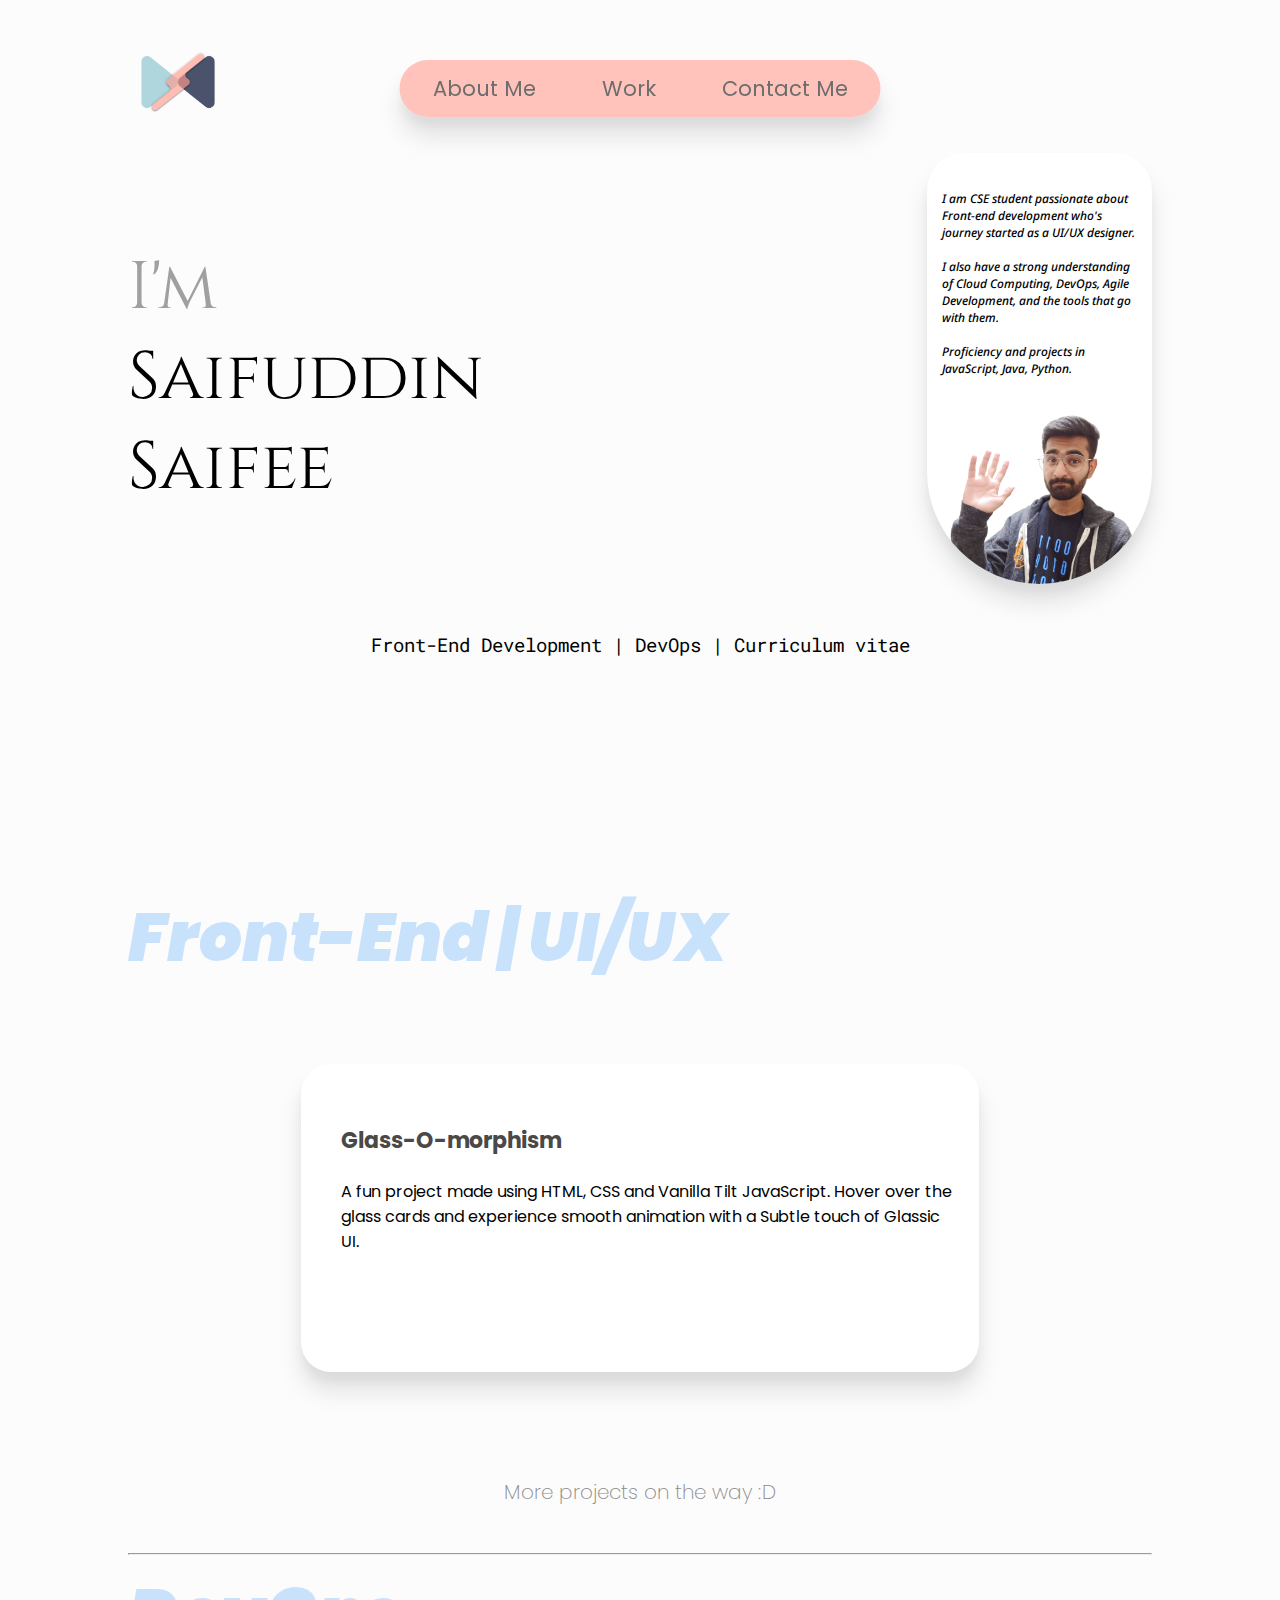
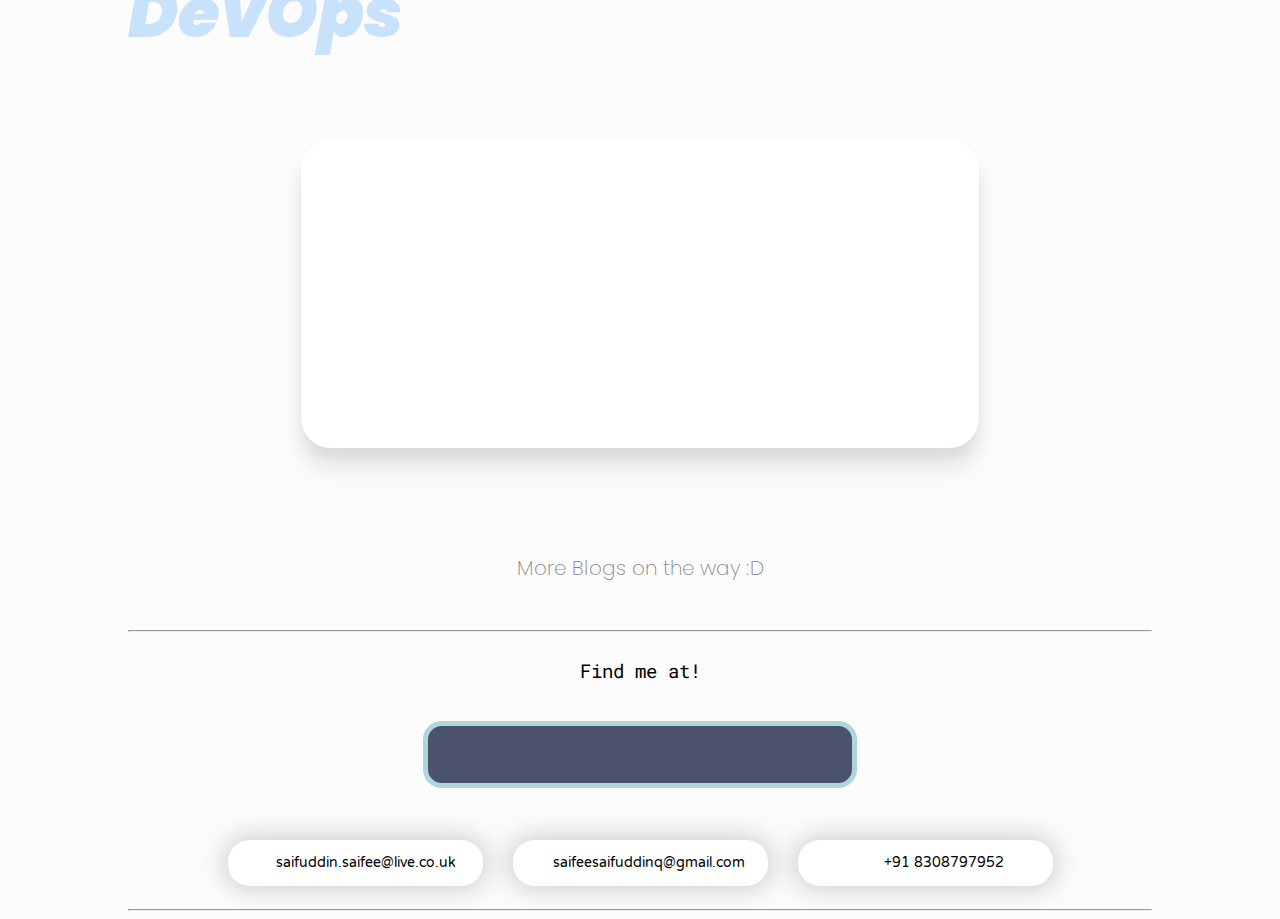
==== index.html @ d95b2b68 "Made better" ====
<!DOCTYPE html>
<html lang="en">

<head>
    <meta charset="UTF-8">
    <meta http-equiv="X-UA-Compatible" content="IE=edge">
    <meta name="viewport" content="width=device-width, initial-scale=1.0">
    <title>Saifuddin Saifee | Portfolio</title>
    <link rel="stylesheet" href="css/style.css">
    <link rel="icon" href="favicon.ico">
    <link href="https://fonts.googleapis.com/icon?family=Material+Icons" rel="stylesheet">
    <link rel="stylesheet" href="https://maxcdn.bootstrapcdn.com/font-awesome/4.7.0/css/font-awesome.min.css">
    </script>
    <script src="https://kit.fontawesome.com/7256b119ae.js" crossorigin="anonymous"></script>
</head>

<body>


    <div class="navpill">
        <a href="#A"><button class="navpillcontent">About Me</button></a>
        <a href="#B"><button class="navpillcontent">Work</button></a>
        <a href="#C"><button class="navpillcontent">Contact Me</button></a>
    </div>

    <div class="sec1" id="A">
        <div class="w80">
            <img class="logoImg" src="images/Mylogostyled.png" alt="" srcset="">
            <div class="mydatasec">
                <p class="myName"> I'm<br><span class="name">Saifuddin<br>Saifee</span></p>

                <div class="myinfo">
                    <p class="infoText">
                        I am CSE student passionate about Front-end development who's journey started as a UI/UX
                        designer. <br><br>
                        I also have a strong understanding of Cloud Computing, DevOps, Agile Development, and the
                        tools that go with them.
                        <br><br>
                        Proficiency and projects in JavaScript, Java, Python.
                    </p>
                    <p class="infoText">

                    </p>
                    <img class="hiiImage" src="images/HiiImage.png" alt="">
                </div>
            </div>
            <h3 class="myDescription">
                <a href="#fe" class="desc">Front-End Development</a> |
                <a href="#devops" class="desc">DevOps</a> | <a href="#" class="desc">Curriculum vitae</a>
            </h3>
        </div>
    </div>

    <div class="sec2" id="B">
        <div class="w80">
            <p id="fe" class="wrk-header">Front-End | UI/UX</p>
            <a href="Projects/Glassomorph/glassproj.html">
                <div class="projectCards">
                    <img class="projimg"
                        src="https://raw.githubusercontent.com/SaifuddinSaifee/Portfolio/master/Glassmorphimg.png"
                        alt=""><br>
                    <p class="projDes projDescHead"><strong>Glass-O-morphism</strong></p>
                    <p class="projInfo">A fun project made using HTML, CSS and Vanilla Tilt JavaScript. Hover over the
                        glass cards and experience smooth animation with a Subtle touch of Glassic UI.</p>
                </div>
            </a>
            <h2 class="temp" style="text-align: center; padding: 30px;">More projects on the way :D</h2>
            <!-- <div class="projectCards"></div> -->
            <!-- <div class="projectCards"></div> -->
            <hr>
            <p id="devops" class="dv wrk-header">DevOps</p>
            <a href="https://dev.to/saifuddinsaifee/devops-simplified-for-beginners-5bdb">
                <div class="projectCards">
                    <img src="https://raw.githubusercontent.com/SaifuddinSaifee/Portfolio/2e1f86943b31befce70e4b9298614f973d86a226/DevOpsBlogCover.svg"
                        class="devopsBlogImg" alt="" srcset="">
                </div>
            </a>
            <h2 class="temp" style="text-align: center; padding: 30px;">More Blogs on the way :D</h2>
            <hr>
        </div>
    </div>

    <div class="sec3 w80" id="C">
        <h3>Find me at!</h3>
        <div class="contactDiv">
            <div class="linksBar">
                <a href="https://www.instagram.com/saifsaifee._/" target="_blank" rel="noopener noreferrer"
                    class="fa-brands fa-instagram ico""></a>
                <a href=" https://www.linkedin.com/in/saifuddinsaifee/" target="_blank" rel="noopener noreferrer"
                    class="fa-brands fa-linkedin-in ico""></a>
                <a href=" https://dev.to/saifuddinsaifee" target="_blank" rel="noopener noreferrer"
                    class="fa-brands fa-dev ico" style="color: white;"></a>
                <a href="https://github.com/SaifuddinSaifee" target="_blank" rel="noopener noreferrer"
                    class="fa-brands fa-github-alt ico""></a>
                <a href=" https://twitter.com/SaifSaifee_dev" target="_blank" rel="noopener noreferrer"
                    class="fa-brands fa-twitter ico""></a>
            </div>
        </div>
        <div class="mailDetails">
                    <a href="mailto:saifuddin.saifee@live.co.uk">
                        <div class="mailBox outlook">
                            <i class="fa-solid fa-envelope"></i>
                            <text>saifuddin.saifee@live.co.uk</text>
                        </div>
                    </a>
                    <a href="mailto:saifeesaifuddinq@gmail.com">
                        <div class="mailBox gmail">
                            <i class="fa-solid fa-envelope"></i>
                            <text>saifeesaifuddinq@gmail.com</text>
                        </div>
                    </a>
                    <div class="mailBox phone">
                        <i class="fa-solid fa-phone"></i>
                        <text>+91 8308797952
                        </text>
                    </div>
            </div>
            <hr>

</body>

</html>
---- css/style.css ----
@import url("https://fonts.googleapis.com/css2?family=Cinzel:wght@500&family=Noto+Sans:ital,wght@0,300;0,400;0,500;1,300;1,400;1,500&family=Poppins:ital,wght@0,400;0,500;1,300;1,900&family=Roboto+Mono:ital,wght@0,300;0,400;0,500;1,300;1,400&family=Roboto+Serif:ital,wght@0,300;0,400;0,500;1,300;1,400&family=Varela+Round&display=swap");
/* 
font-family: 'Cinzel', serif; 500
font-family: 'Poppins', sans-serif; 300i 400 500 900i
font-family: 'Roboto Mono', monospace; 300 300i 400 400i 500
font-family: 'Roboto Serif', serif; 300 300i 400 400i 500
font-family: 'Noto Sans', sans-serif; 300 300i 400 400i 500 500i
font-family: 'Varela Round', sans-serif;
*/

* {
    transition: 250ms;
}

html {
    scroll-behavior: smooth;
}

::-webkit-scrollbar {
    width: 10px;
}

/* Track */
::-webkit-scrollbar-track {
    background: transparent;
}

/* Handle */
::-webkit-scrollbar-thumb {
    background: #888;
    border-radius: 5px;
}

/* Handle on hover */
::-webkit-scrollbar-thumb:hover {
    background: rgb(110, 110, 110);
}

body {
    overflow: overlay;
    margin: 0;
    padding: 0;
    background-color: rgba(243, 243, 243, 0.24);
    /* margin: 0 0 0 0; */
}

.w80 {
    width: 80%;
    margin: auto;
}

.w66 {
    width: 66%;
    margin: auto;
}

.centre {
    margin: auto;
}

.logoImg {
    width: 120px;
    margin-top: 45px;
}

.sec1 {
    background-image: url(https://raw.githubusercontent.com/SaifuddinSaifee/Portfolio/2e1f86943b31befce70e4b9298614f973d86a226/BackgroundCover.svg);
    background-size: cover;
    margin: auto;
    height: 950px;
    margin-bottom: 100px;
}

.themeicon:hover {
    cursor: pointer;
    width: 53px;
}

.myName {
    text-align: left;
    font-size: 5.625rem;
    color: rgb(160, 160, 160);
    font-family: "Cinzel", serif;
    padding-top: 250px;
    padding-bottom: 100px;
    margin: 0;
    /* margin-top: 200px; */
}

.name {
    color: rgb(0, 0, 0);
}

a {
    text-decoration: none;
    color: inherit;
}

.mydatasec {
    display: flex;
    flex-direction: row;
    justify-content: space-between;
    align-items: center;
}

.myinfo {
    box-shadow: rgb(0 0 0 / 10%) 0px 20px 25px, rgb(0 0 0 / 4%) 0px 10px 10px;
    width: 300px;
    height: fit-content;
    background-color: rgb(255, 255, 255);
    border-radius: 50px 50px 150px 150px;
    display: flex;
    flex-direction: column;
    align-items: center;
    justify-content: space-between;
}

.infoText {
    margin: 50px 20px auto 20px;
    font-family: "Noto Sans", sans-serif;
    font-size: 16px;
    font-weight: 500;
    font-style: italic;
}

.hiiImage {
    /* visibility: hidden; */
    width: inherit;
    border-radius: 0 0 300px 300px;
    position: relative;
}

h3 {
    text-shadow: 2px;
    font-family: "Roboto Mono", monospace;
    font-weight: 400;
    font-size: 25px;
    text-align: center;
    color: black;
    /* color: #47c3c1; */
}

.sec2 {
    /* padding-top: 100px; */
    display: flex;
    justify-content: center;
    align-items: center;
}

.wrk-header {
    margin: 0;
    text-align: center;
    font-family: "Poppins", sans-serif;
    font-weight: 900;
    font-style: italic;
    font-size: 10vh;
    color: rgba(0, 128, 255, 0.203);
}

.projectCards {
    background-color: white;
    padding: 20px;
    cursor: pointer;
    margin: 100px auto;
    width: 850px;
    height: 357px;
    border-radius: 30px;
    /* border: 2px solid red; */
    box-shadow: rgb(0 0 0 / 10%) 0px 20px 25px, rgb(0 0 0 / 4%) 0px 10px 10px;
}

.projectCards:hover {
    box-shadow: rgb(0 0 0 / 15%) 0px 20px 50px, rgb(0 0 0 / 6%) 0px 10px 20px;
}

.projimg {
    height: inherit;
    border-radius: inherit;
    float: left;
    margin-right: 20px;
}

.projDescHead {
    font-family: "Poppins", sans-serif;
    font-size: 22px;
    color: rgb(73, 73, 73);
}

.projInfo {
    font-family: "Poppins", sans-serif;
    font-size: 20px;
}

.temp {
    font-family: "Poppins", sans-serif;
    font-size: 20px;
    font-weight: 200;
    color: #888;
}

.devopsBlogImg {
    width: inherit;
    border-radius: inherit;
}

.navpill {
    z-index: 1;
    display: flex;
    justify-content: space-between;
    align-items: center;
    position: fixed;
    top: 60px;
    width: inherit;
    height: inherit;
    border-radius: 33px;
    background-color: #ffb2a8c8;
    backdrop-filter: blur(5px);
    -webkit-backdrop-filter: blur(5px);
    left: 50%;
    transform: translateX(-50%);
    box-shadow: rgb(0 0 0 / 10%) 0px 20px 25px, rgb(0 0 0 / 4%) 0px 10px 10px;
}

.navpillcontent {
    cursor: pointer;
    background-color: transparent;
    padding: 10px 30px;
    font-size: 28px;
    display: inline-block;
    font-style: bold;
    text-decoration: none;
    font-family: "Poppins", sans-serif;
    color: rgb(109, 109, 109);
    border: 3px solid transparent;
    border-radius: 34px;
}

.navpillcontent:hover {
    background-color: white;
    color: black;
}

.linksBar {
    display: flex;
    justify-content: space-evenly;
    align-items: center;
    height: auto;
    margin: 50px auto;
    padding: 10px;
    width: 40%;
    border-radius: 25px;
    border: 5px solid #aed6dc;
    background-color: #4a536b;
}

.fa-brands {
    font-size: 32px;
    color: white;
    font-weight: 400px;
    padding: 10px;
}

.fa-brands:hover {
    border-radius: 8px;
    background-color: #aed6dc7b;
}

.contactform {
    display: flex;
    justify-content: center;
    align-items: center;
}

form {
    padding: 40px;
    width: 50%;
    border-radius: 40px;
    background-color: #ffffff;
    border: 4px solid #aed6dc;
}

.mailDetails {
    display: flex;
    justify-content: center;
    align-items: center;
}

.mailBox {
    display: flex;
    justify-content: space-evenly;
    align-items: center;
    margin: 20px;
    width: 300px;
    height: fit-content;
    padding: 10px 20px;
    background-color: #ffffff;
    border-radius: 29px;
    -webkit-box-shadow: 0px 0px 25px 5px rgba(128, 128, 128, 0.34);
    box-shadow: 0px 0px 25px 5px rgba(128, 128, 128, 0.34);
}

.gmail:hover {
    background-color: #ff9eaed1;
}

.outlook:hover {
    background-color: #00a2edb3;
}

.phone:hover {
    background-color: #7fba00b3;
}

.fa-envelope {
    font-size: 30px;
}

text {
    margin: 10px;
    font-size: 18px;
    font-family: "Varela Round", sans-serif;
}

/* ## */
/* ## */
/* ## */
/* ## */
/* ## */
/* ## */
/* ## */
/* ## */
/* ## */
/* ## */
/* ## */

@media only screen and (max-width: 1300px) {
    body {
        overflow: overlay;
        margin: 0;
        padding: 0;
        background-color: rgba(243, 243, 243, 0.24);
        /* margin: 0 0 0 0; */
    }

    .logoImg {
        width: 100px;
    }

    .wrk-header {
        margin: 0;
        text-align: left;
        font-family: "Poppins", sans-serif;
        font-weight: 900;
        font-style: italic;
        font-size: 7.5vh;
        color: rgba(0, 128, 255, 0.203);
    }

    .navpillcontent {
        padding: 10px 30px;
        font-size: 21px;
    }

    .navpillcontent:hover {
        background-color: white;
        color: black;
    }

    .centre {
        margin: auto;
    }

    .sec1 {
        background-image: url(https://raw.githubusercontent.com/SaifuddinSaifee/Portfolio/2e1f86943b31befce70e4b9298614f973d86a226/BackgroundCover.svg);
        background-size: cover;
        margin: auto;
        height: 712px;
        margin-bottom: 75px;
    }

    .sec2 {
        padding-top: 100px;
        display: flex;
        justify-content: center;
        align-items: center;
    }

    .myName {
        text-align: left;
        font-size: 4.188rem;
        color: rgb(160, 160, 160);
        font-family: "Cinzel", serif;
        padding-top: 120px;
        padding-bottom: 100px;
        margin: 0;
        /* margin-top: 200px; */
    }

    .name {
        color: rgb(0, 0, 0);
    }

    a {
        text-decoration: none;
        color: inherit;
    }

    h3 {
        text-shadow: 2px;
        font-family: "Roboto Mono", monospace;
        font-size: 18.75px;
        text-align: center;
        color: black;
        /* color: #47c3c1; */
    }

    .projectCards {
        background-color: white;
        padding: 20px;
        cursor: pointer;
        margin: 75px auto;
        width: 637.5px;
        height: 267.75px;
        border-radius: 30px;
    }

    .projimg {
        height: inherit;
        border-radius: inherit;
        float: left;
        margin-right: 20px;
    }

    .projDescHead {
        font-family: "Poppins", sans-serif;
        font-size: 22px;
        color: rgb(73, 73, 73);
    }

    .projInfo {
        font-family: "Poppins", sans-serif;
        font-size: 16px;
    }

    .devopsBlogImg {
        width: inherit;
        border-radius: inherit;
    }

    .temp {
        font-family: "Poppins", sans-serif;
        font-size: 20px;
        font-weight: 200;
        color: #888;
    }

    .linksBar {
        margin: 37.5px auto;
        padding: 7.5px;
        border-radius: 18.75px;
    }
    .fa-brands {
        font-size: 24px;
        color: white;
        font-weight: 400px;
        padding: 7.5px;
    }

    .fa-brands:hover {
        border-radius: 8px;
        background-color: #aed6dc7b;
    }

    .myinfo {
        width: 225px;
        border-radius: 37.5px 37.5px 112.5px 112.5px;
    }

    .infoText {
        margin: 37.5px 15px auto 15px;
        font-size: 12px;
    }

    .hiiImage {
        border-radius: 0 0 225px 225px;
    }

    .mailBox {
        display: flex;
        justify-content: space-evenly;
        align-items: center;
        margin: 15px;
        width: 225px;
        height: fit-content;
        padding: 7.5px 15px;
        background-color: #ffffff;
        border-radius: 21.75px;
        -webkit-box-shadow: 0px 0px 25px 5px rgba(128, 128, 128, 0.34);
        box-shadow: 0px 0px 25px 5px rgba(128, 128, 128, 0.34);
    }

    .gmail:hover {
        background-color: #ff9eaed1;
    }

    .outlook:hover {
        background-color: #00a2edb3;
    }

    .fa-envelope {
        font-size: 22.5px;
    }

    text {
        margin: 7.5px;
        font-size: 13.5px;
        font-family: "Varela Round", sans-serif;
    }
}

/* # */
/* # */
/* # */
/* # */
/* # */
/* # */
/* # */
/* # */
/* # */
/* # */
/* # */

@media only screen and (max-width: 970px) {
    /* tablet view */

    .sec1 .w80 {
        display: flex;
        justify-content: center;
        align-items: center;
        flex-direction: column;
        width: 80%;
        margin: auto;
    }

    .sec1 {
        display: flex;
        justify-content: center;
        align-items: center;
        height: auto;
        margin-bottom: 0;
    }

    .logoImg {
        padding-top: 200px;
        width: 150px;
    }

    .myName {
        text-align: center;
        font-size: 3.188rem;
        padding-top: 50px;
    }

    .projectCards {
        background-color: white;
        padding: 20px;
        cursor: pointer;
        margin: 75px auto;
        /* width: 637.5px; */
        width: auto;
        height: auto;
        border-radius: 30px;
        /* border: 2px solid red; */
    }

    .projimg {
        width: 100%;
        border-radius: inherit;
        float: none;
        margin-right: 20px;
    }

    .wrk-header {
        margin: 0;
        text-align: center;
        font-family: "Poppins", sans-serif;
        font-weight: 900;
        font-style: italic;
        font-size: 5vh;
        color: rgba(0, 128, 255, 0.203);
    }

    .projDescHead {
        font-family: "Poppins", sans-serif;
        font-size: 18px;
        color: rgb(73, 73, 73);
    }

    .projInfo {
        font-family: "Poppins", sans-serif;
        font-size: 15px;
    }

    .devopsBlogImg {
        width: 100%;
        border-radius: inherit;
    }

    .navpill {
        width: 65%;
        padding: 10px;
    }
    .navpillcontent {
        padding: 7px 16px;
        font-size: 20px;
    }

    .navpillcontent:hover {
        background-color: white;
        color: black;
    }

    .linksBar {
        width: max-content;
        margin: 37.5px auto;
        padding: 7.5px;
        border-radius: 18.75px;
    }
    .fa-brands {
        font-size: 24px;
        color: white;
        font-weight: 400px;
        padding: 7.5px;
        margin: auto 8px;
    }

    .fa-brands:hover {
        border-radius: 8px;
        background-color: #aed6dc7b;
    }

    .mydatasec {
        display: flex;
        flex-direction: column;
        justify-content: space-between;
        align-items: center;
    }

    .myinfo {
        width: 225px;
        border-radius: 37.5px 37.5px 112.5px 112.5px;
        display: flex;
        flex-direction: column;
        align-items: center;
        justify-content: space-between;
    }

    .infoText {
        margin: 37.5px 15px auto 15px;
        font-size: 16px;
    }

    .mailDetails {
        display: flex;
        flex-direction: column;
        justify-content: center;
        align-items: center;
    }

    .myinfo {
        box-shadow: rgb(0 0 0 / 10%) 0px 20px 25px, rgb(0 0 0 / 4%) 0px 10px 10px;
        width: 100%;
        background-color: rgb(255, 255, 255);
        border-radius: 50px 50px 150px 150px;
    }
    
    .hiiImage {
        border-radius: 0 0 225px 225px;

    }
}

@media only screen and (max-width: 580px) {
    /* smartphone view */

    body {
        padding-bottom: 100px;
    }

    .logoImg {
        padding-top: 0;
        width: 150px;
    }

    .projectCards {
        background-color: white;
        padding: 16px;
        cursor: pointer;
        margin: 75px auto;
        /* width: 637.5px; */
        width: auto;
        height: auto;
        border-radius: 16px; /* 64 */
        /* border: 2px solid red; */
    }

    .navpill {
        display: flex;
        justify-content: space-between;
        align-items: center;
        position: fixed;
        top: auto;
        bottom: 1.75%;
        width: 90%;
        height: inherit;
        border-radius: 38px;
        background-color: #ffb2a8;
        backdrop-filter: blur(5px);
        -webkit-backdrop-filter: blur(5px);
        left: 50%;
        transform: translateX(-50%);
        padding: 10px;
    }

    .navpillcontent {
        padding: 7px 10px;
        font-size: 20px;
        font-weight: 500;
    }

    .navpillcontent:hover {
        background-color: white;
        color: black;
    }

    .linksBar {
        width: max-content;
        margin: 37.5px auto;
        padding: 7.5px;
        border-radius: 25px;
    }
    .fa-brands {
        font-size: 24px;
        color: white;
        font-weight: 400px;
        padding: 7.5px;
        margin: auto 8px;
    }

    .fa-brands:hover {
        border-radius: 8px;
        background-color: #aed6dc7b;
    }
}

@media only screen and (max-width: 380px) {
    .navpillcontent {
        padding: 10px 7.5px;
        font-size: 18px;
        font-weight: 500;
    }

    .projectCards {
        background-color: white;
        padding: 12px;
        cursor: pointer;
        margin: 75px auto;
        /* width: 637.5px; */
        width: auto;
        height: auto;
        border-radius: 30px;
        /* border: 2px solid red; */
    }
}
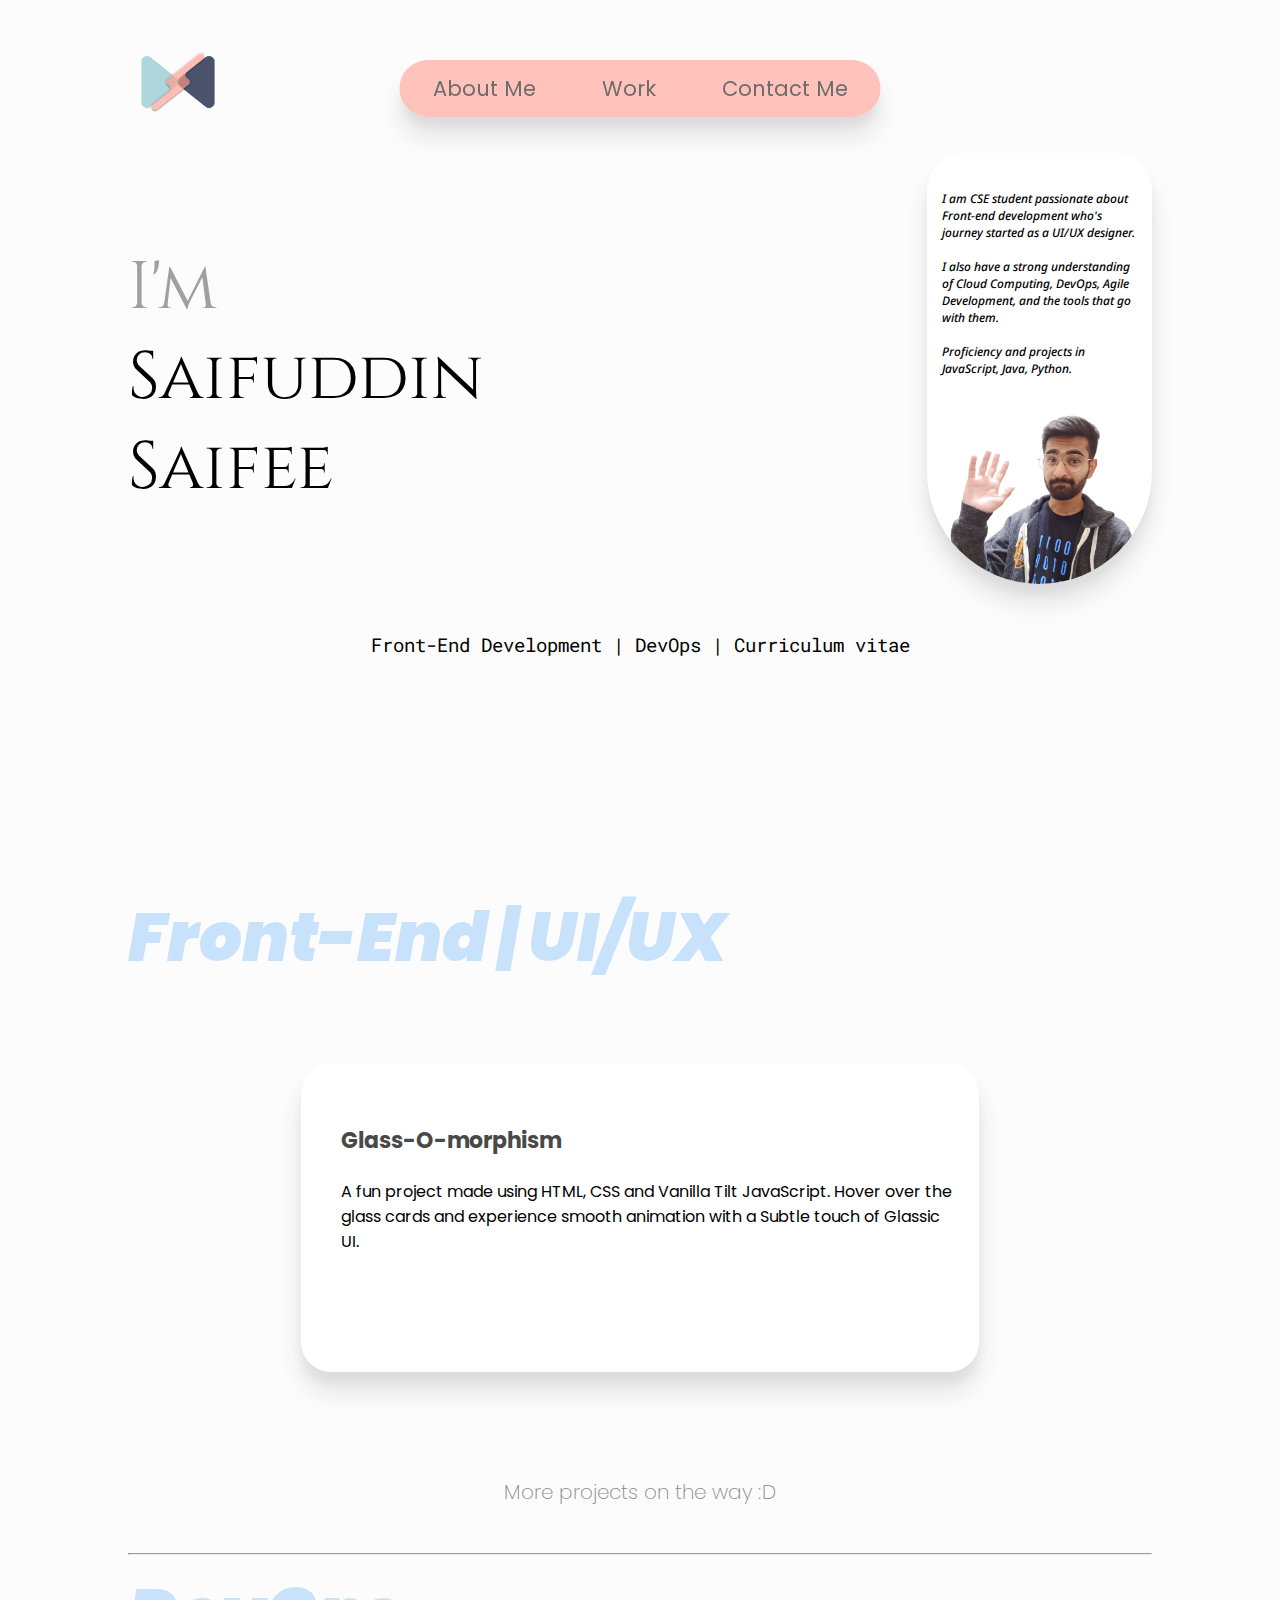
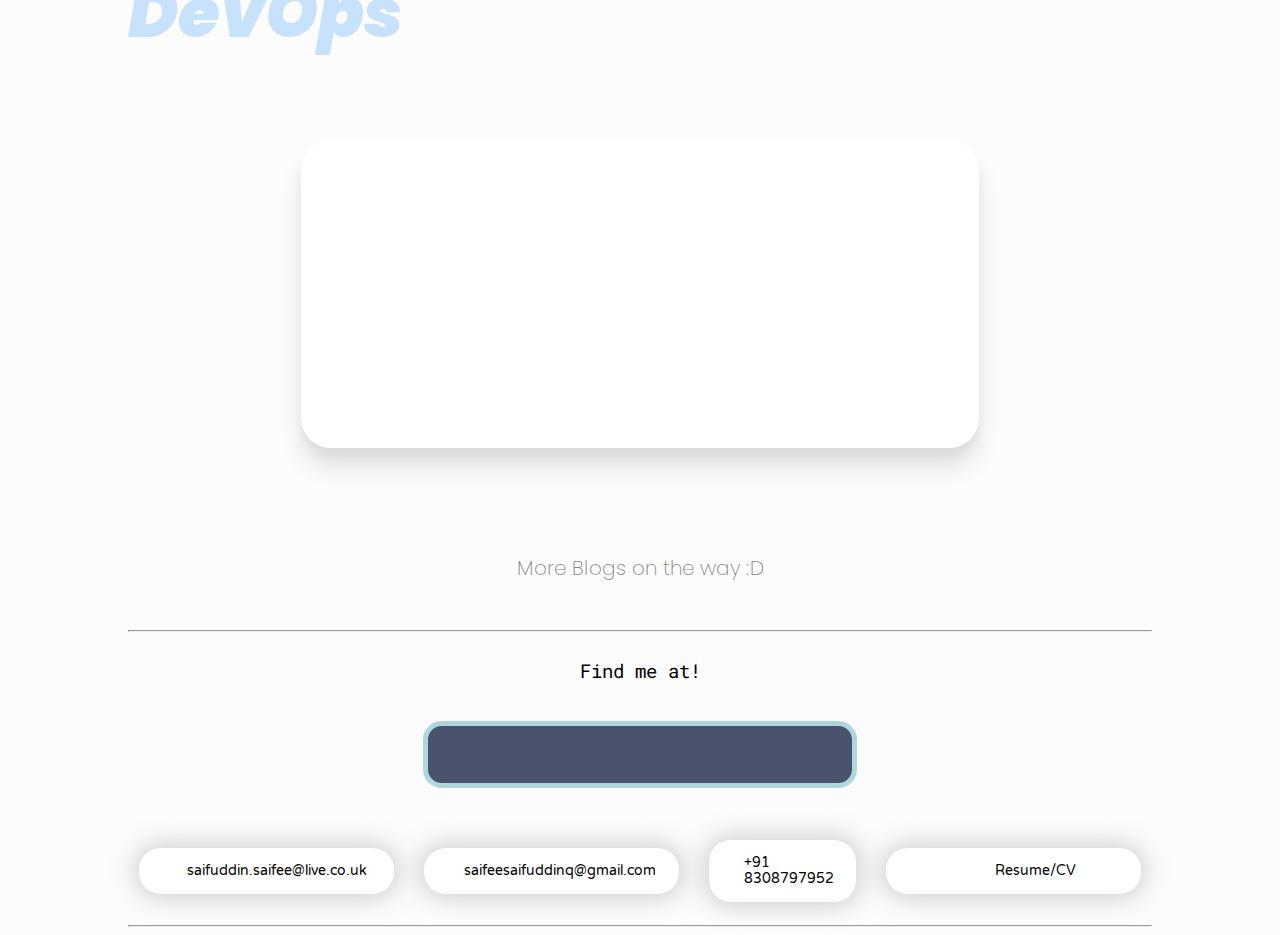
==== commit 499f8d92: "CV Bar added" ====
--- a/index.html
+++ b/index.html
@@ -114,6 +114,13 @@
                         <text>+91 8308797952
                         </text>
                     </div>
+                    <a href="#">
+                        <div class="mailBox CV">
+                            <i class="fa-solid fa-scroll"></i>
+                            <text>Resume/CV
+                            </text>
+                        </div>
+                    </a>
             </div>
             <hr>
 
--- a/css/style.css
+++ b/css/style.css
@@ -300,7 +300,7 @@
 }
 
 .gmail:hover {
-    background-color: #ff9eaed1;
+    background-color: #f04e1fb3;
 }
 
 .outlook:hover {
@@ -309,6 +309,10 @@
 
 .phone:hover {
     background-color: #7fba00b3;
+}
+
+.CV:hover {
+    background-color: #FFB900b3;
 }
 
 .fa-envelope {
@@ -647,8 +651,12 @@
     }
 
     .myinfo {
-        width: 225px;
-        border-radius: 37.5px 37.5px 112.5px 112.5px;
+        box-shadow: rgb(0 0 0 / 10%) 0px 20px 25px,
+            rgb(0 0 0 / 4%) 0px 10px 10px;
+        width: 300px;
+        height: fit-content;
+        background-color: rgb(255, 255, 255);
+        border-radius: 50px 50px 150px 150px;
         display: flex;
         flex-direction: column;
         align-items: center;
@@ -656,8 +664,18 @@
     }
 
     .infoText {
-        margin: 37.5px 15px auto 15px;
+        margin: 50px 20px auto 20px;
+        font-family: "Noto Sans", sans-serif;
         font-size: 16px;
+        font-weight: 500;
+        font-style: italic;
+    }
+
+    .hiiImage {
+        /* visibility: hidden; */
+        width: inherit;
+        border-radius: 0 0 300px 300px;
+        position: relative;
     }
 
     .mailDetails {
@@ -665,18 +683,6 @@
         flex-direction: column;
         justify-content: center;
         align-items: center;
-    }
-
-    .myinfo {
-        box-shadow: rgb(0 0 0 / 10%) 0px 20px 25px, rgb(0 0 0 / 4%) 0px 10px 10px;
-        width: 100%;
-        background-color: rgb(255, 255, 255);
-        border-radius: 50px 50px 150px 150px;
-    }
-    
-    .hiiImage {
-        border-radius: 0 0 225px 225px;
-
     }
 }
 
@@ -751,6 +757,12 @@
         border-radius: 8px;
         background-color: #aed6dc7b;
     }
+
+    .myinfo {
+        width: 100%;
+        max-width: 300px;
+
+    }
 }
 
 @media only screen and (max-width: 380px) {
@@ -772,4 +784,3 @@
         /* border: 2px solid red; */
     }
 }
-
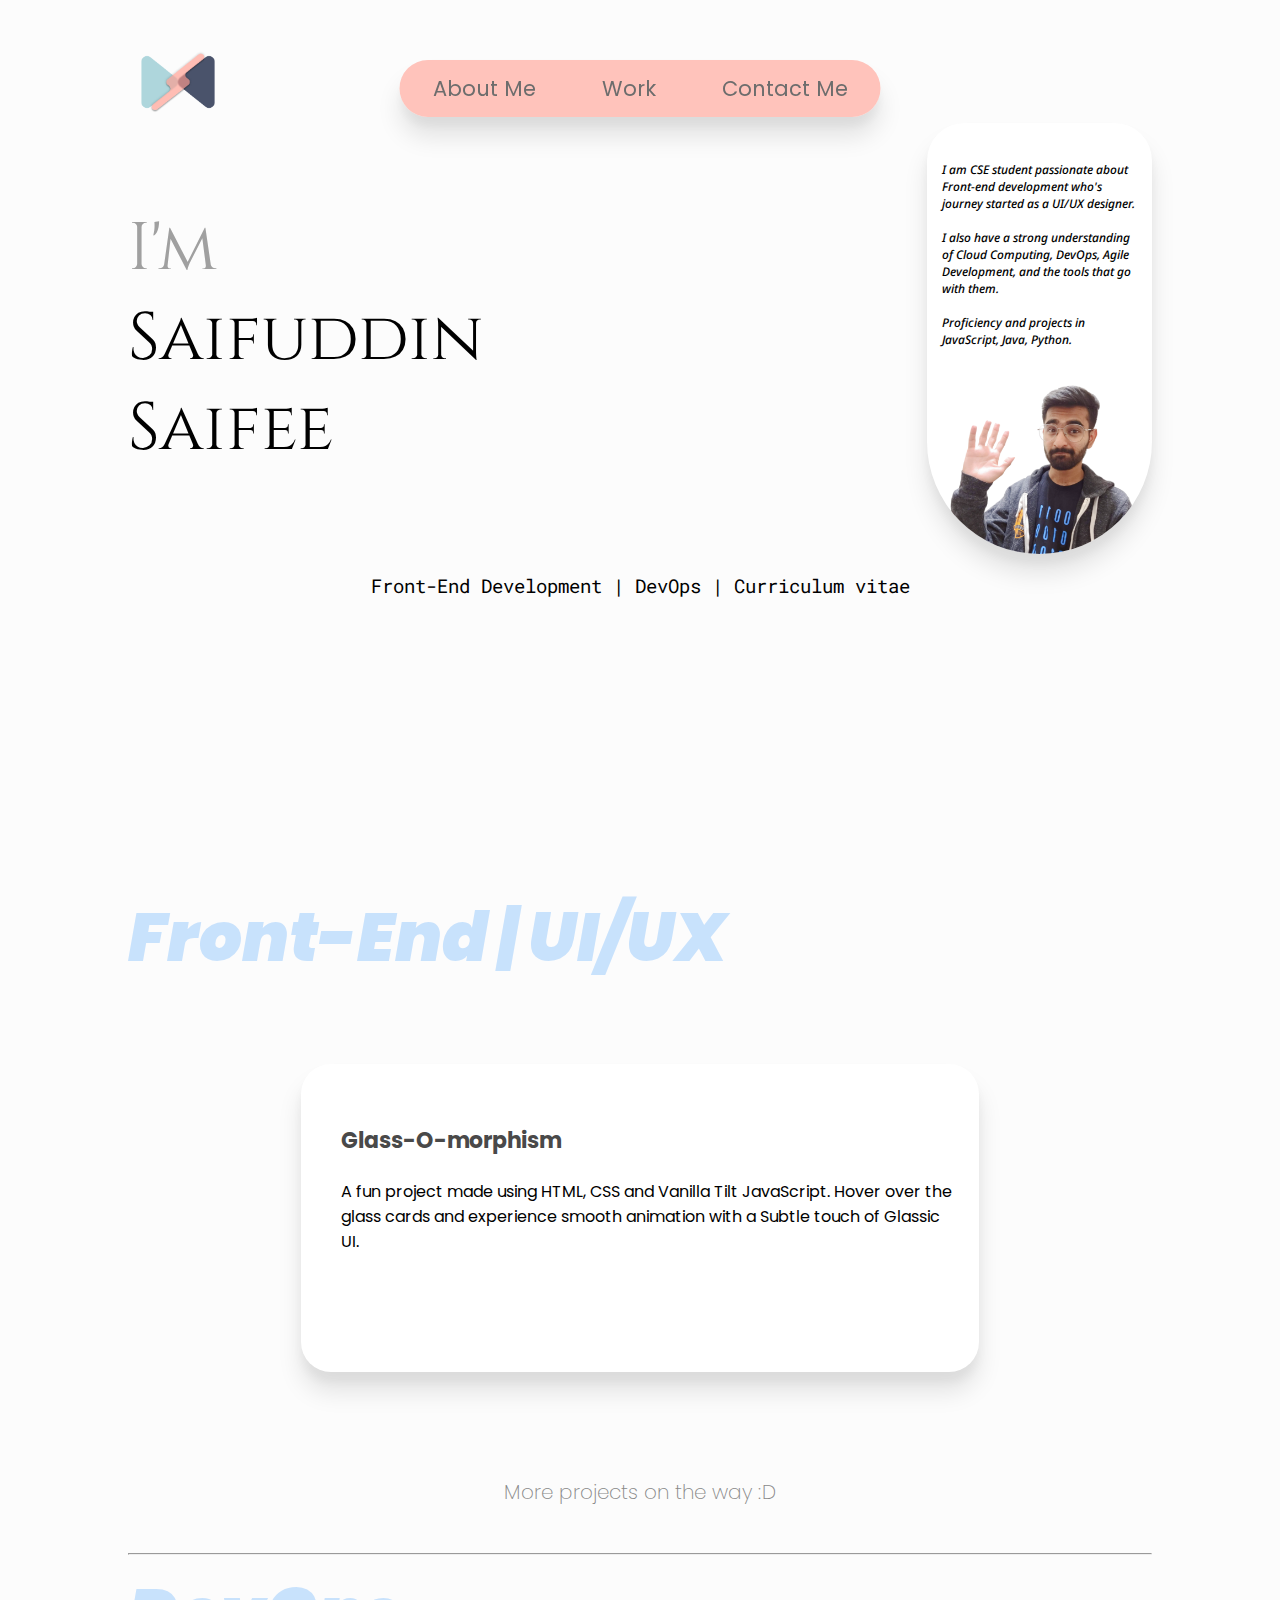
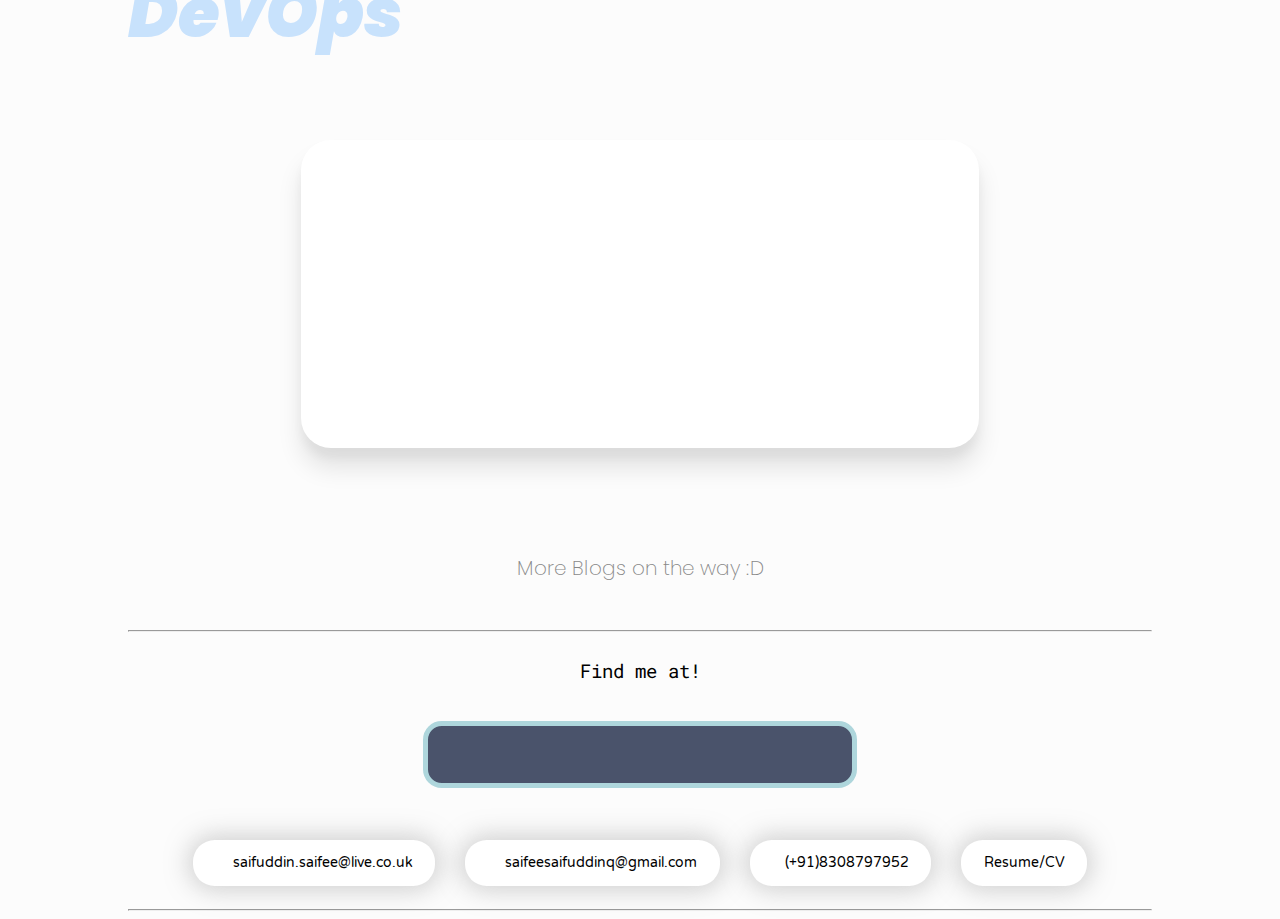
==== commit 7012a511: "number repaired" ====
--- a/index.html
+++ b/index.html
@@ -111,7 +111,7 @@
                     </a>
                     <div class="mailBox phone">
                         <i class="fa-solid fa-phone"></i>
-                        <text>+91 8308797952
+                        <text>(+91)8308797952
                         </text>
                     </div>
                     <a href="#">
--- a/css/style.css
+++ b/css/style.css
@@ -81,10 +81,6 @@
     font-size: 5.625rem;
     color: rgb(160, 160, 160);
     font-family: "Cinzel", serif;
-    padding-top: 250px;
-    padding-bottom: 100px;
-    margin: 0;
-    /* margin-top: 200px; */
 }
 
 .name {
@@ -290,7 +286,7 @@
     justify-content: space-evenly;
     align-items: center;
     margin: 20px;
-    width: 300px;
+    width: fit-content;
     height: fit-content;
     padding: 10px 20px;
     background-color: #ffffff;
@@ -394,10 +390,6 @@
         font-size: 4.188rem;
         color: rgb(160, 160, 160);
         font-family: "Cinzel", serif;
-        padding-top: 120px;
-        padding-bottom: 100px;
-        margin: 0;
-        /* margin-top: 200px; */
     }
 
     .name {
@@ -494,7 +486,7 @@
         justify-content: space-evenly;
         align-items: center;
         margin: 15px;
-        width: 225px;
+        width: fit-content;
         height: fit-content;
         padding: 7.5px 15px;
         background-color: #ffffff;
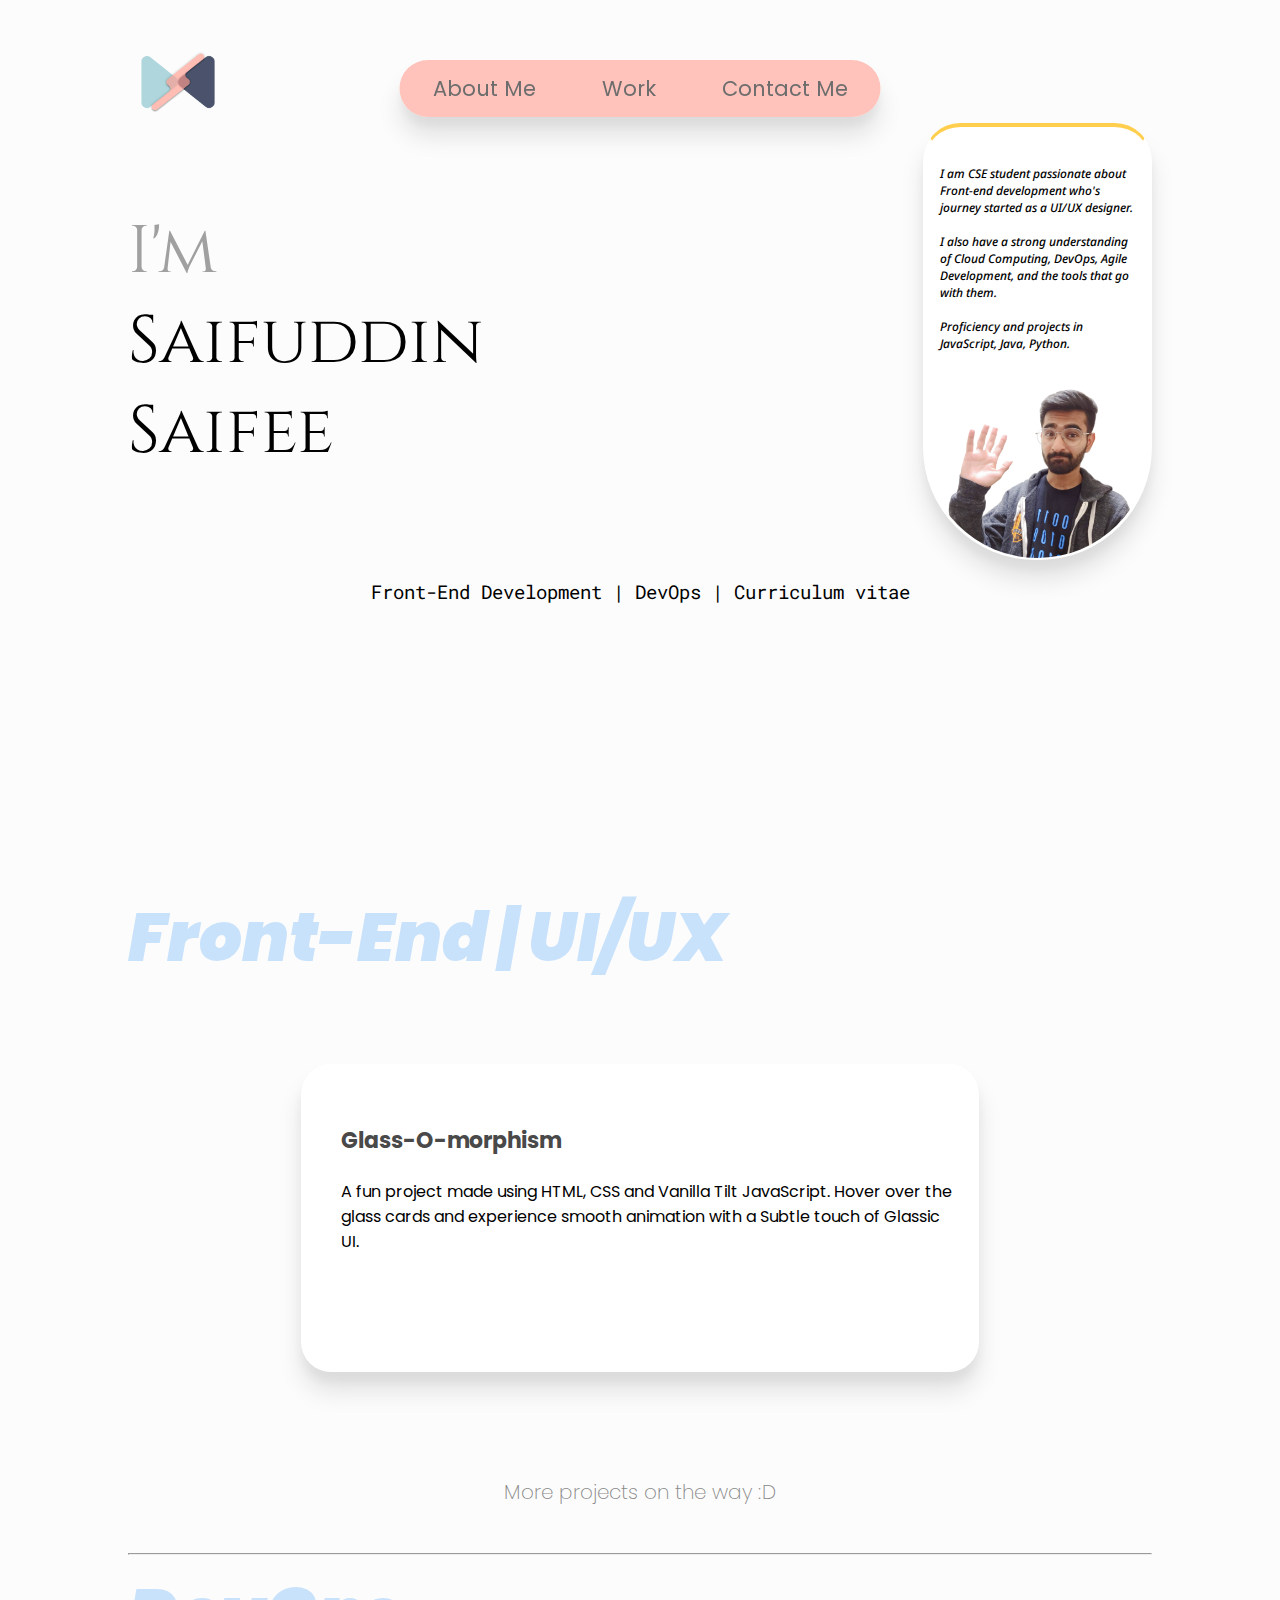
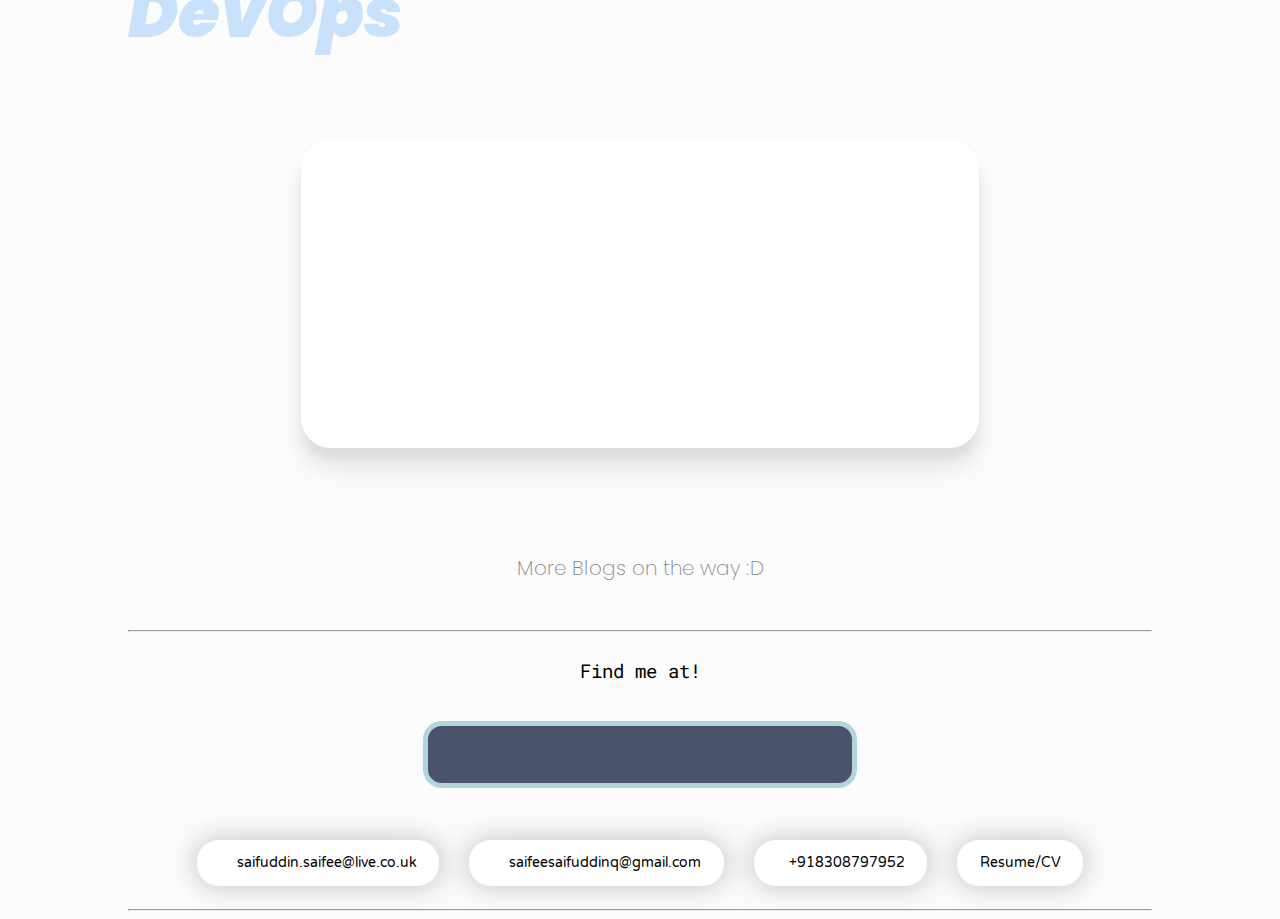
==== commit d3404e97: "phone added" ====
--- a/index.html
+++ b/index.html
@@ -109,11 +109,13 @@
                             <text>saifeesaifuddinq@gmail.com</text>
                         </div>
                     </a>
+                    <a href="tel:+918308797952">
                     <div class="mailBox phone">
                         <i class="fa-solid fa-phone"></i>
-                        <text>(+91)8308797952
-                        </text>
+                        <text>+918308797952</text>
+                        
                     </div>
+                </a>
                     <a href="#">
                         <div class="mailBox CV">
                             <i class="fa-solid fa-scroll"></i>
--- a/css/style.css
+++ b/css/style.css
@@ -64,7 +64,7 @@
 }
 
 .sec1 {
-    background-image: url(https://raw.githubusercontent.com/SaifuddinSaifee/Portfolio/2e1f86943b31befce70e4b9298614f973d86a226/BackgroundCover.svg);
+    background-image: url(https://raw.githubusercontent.com/SaifuddinSaifee/Portfolio/master/images/cover1080.png);
     background-size: cover;
     margin: auto;
     height: 950px;
@@ -100,6 +100,10 @@
 }
 
 .myinfo {
+    border-top: 4px solid #FFB900b3;
+    border-right: 2px solid #ffbb0000;
+    border-left: 2px solid #ffbb0000;
+    border-bottom: 2px solid #ffbb0000;
     box-shadow: rgb(0 0 0 / 10%) 0px 20px 25px, rgb(0 0 0 / 4%) 0px 10px 10px;
     width: 300px;
     height: fit-content;
@@ -109,6 +113,14 @@
     flex-direction: column;
     align-items: center;
     justify-content: space-between;
+}
+
+.myinfo:hover {
+    transition: 750ms;
+    border-top: 4px solid #FFB900b3;
+    border-right: 2px solid #FFB900b3;
+    border-left: 2px solid #FFB900b3;
+    border-bottom: 2px solid #FFB900b3;
 }
 
 .infoText {
@@ -371,7 +383,7 @@
     }
 
     .sec1 {
-        background-image: url(https://raw.githubusercontent.com/SaifuddinSaifee/Portfolio/2e1f86943b31befce70e4b9298614f973d86a226/BackgroundCover.svg);
+        background-image: url(https://raw.githubusercontent.com/SaifuddinSaifee/Portfolio/master/images/cover720.png);
         background-size: cover;
         margin: auto;
         height: 712px;
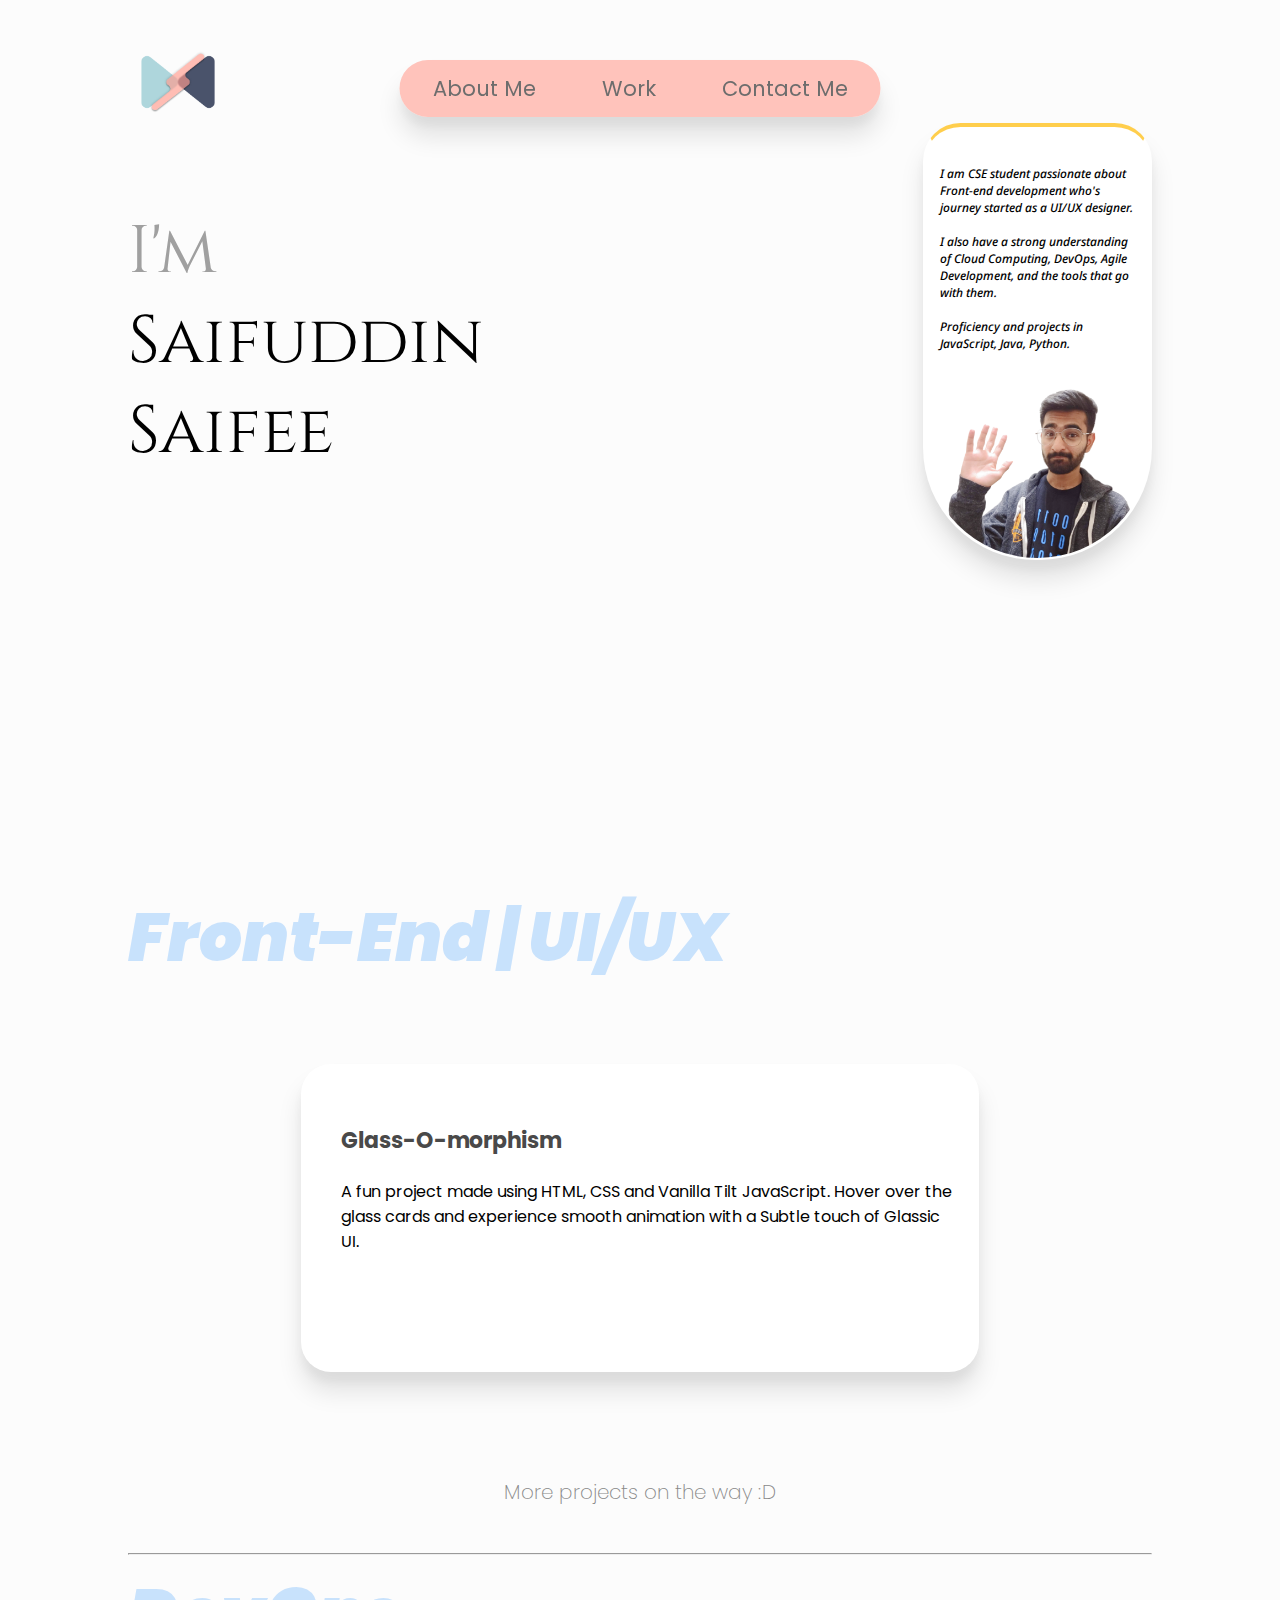
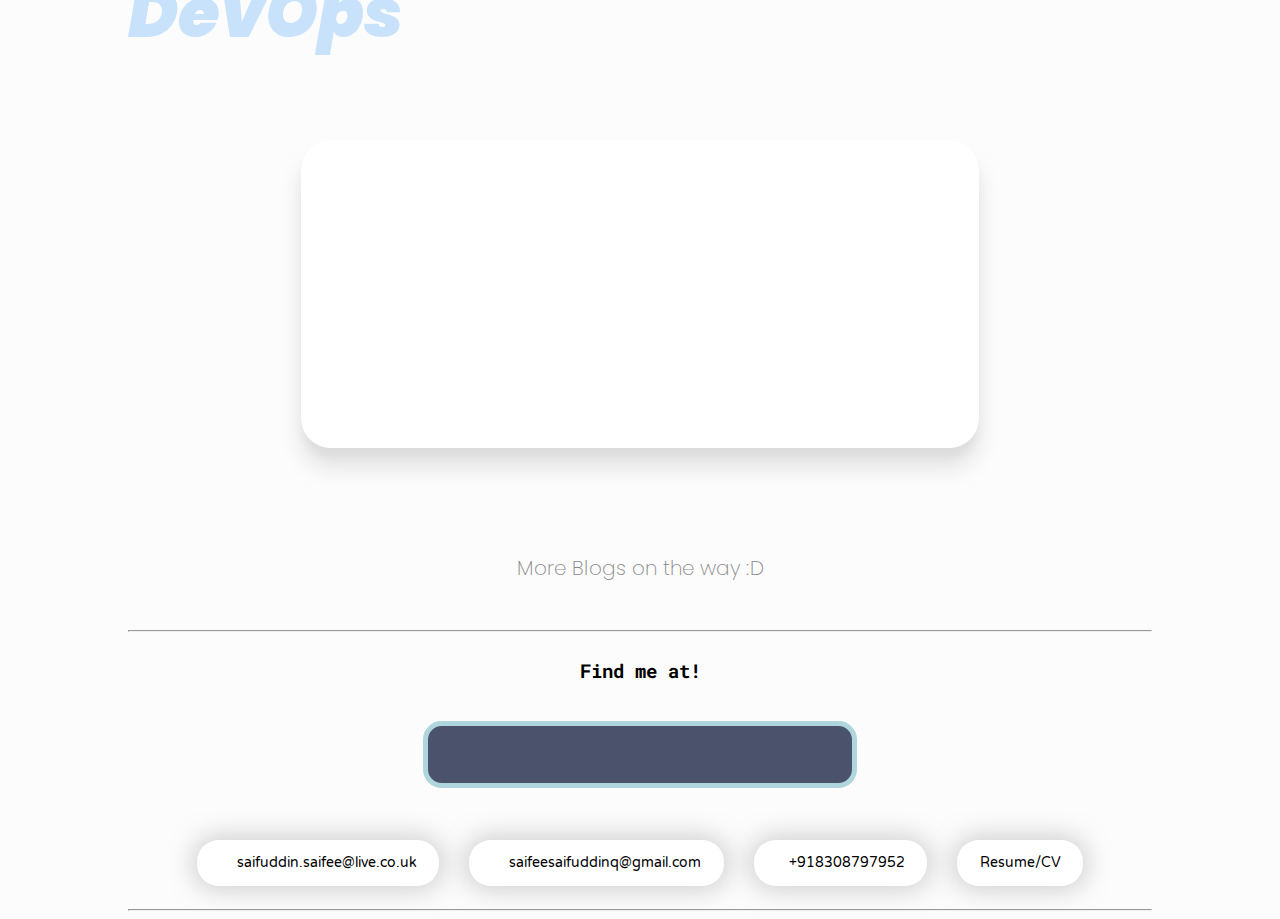
==== commit d3a280ec: "cleaned" ====
--- a/index.html
+++ b/index.html
@@ -44,10 +44,6 @@
                     <img class="hiiImage" src="images/HiiImage.png" alt="">
                 </div>
             </div>
-            <h3 class="myDescription">
-                <a href="#fe" class="desc">Front-End Development</a> |
-                <a href="#devops" class="desc">DevOps</a> | <a href="#" class="desc">Curriculum vitae</a>
-            </h3>
         </div>
     </div>
 
--- a/css/style.css
+++ b/css/style.css
@@ -136,16 +136,6 @@
     width: inherit;
     border-radius: 0 0 300px 300px;
     position: relative;
-}
-
-h3 {
-    text-shadow: 2px;
-    font-family: "Roboto Mono", monospace;
-    font-weight: 400;
-    font-size: 25px;
-    text-align: center;
-    color: black;
-    /* color: #47c3c1; */
 }
 
 .sec2 {
